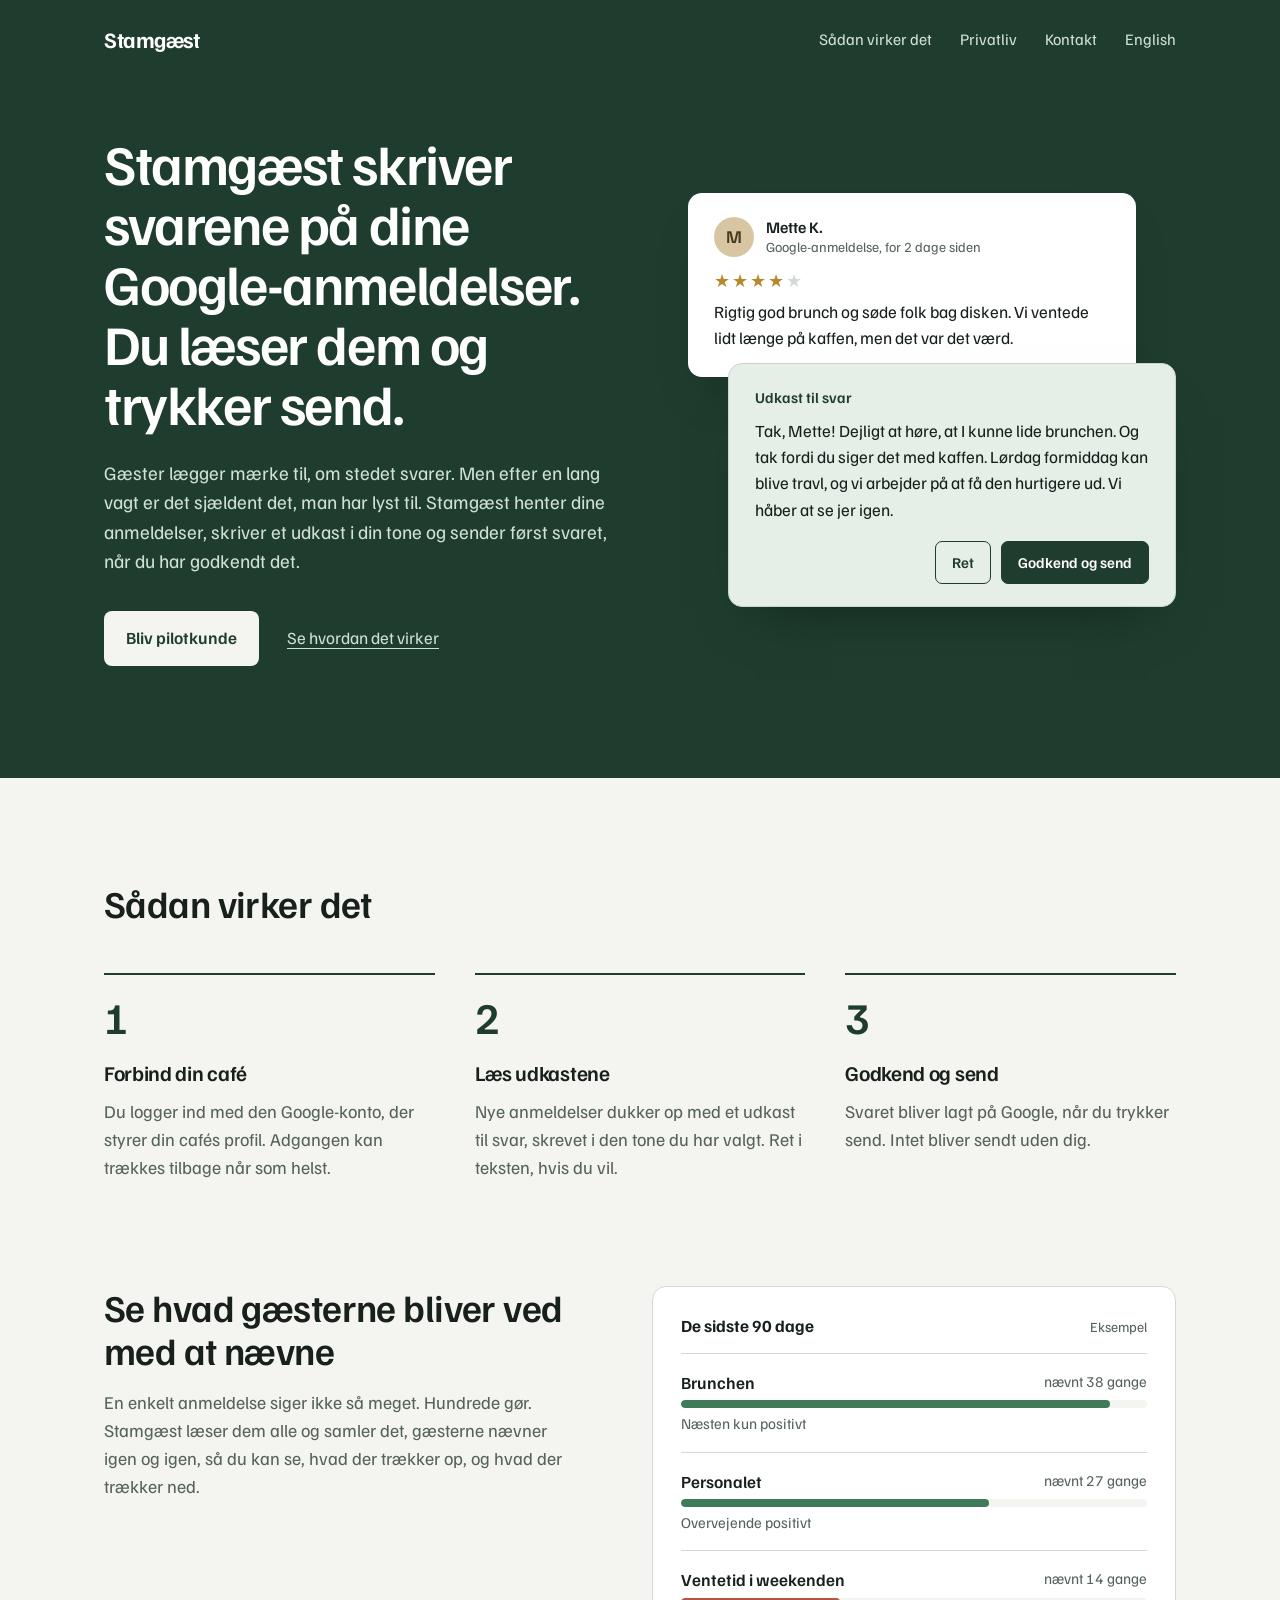
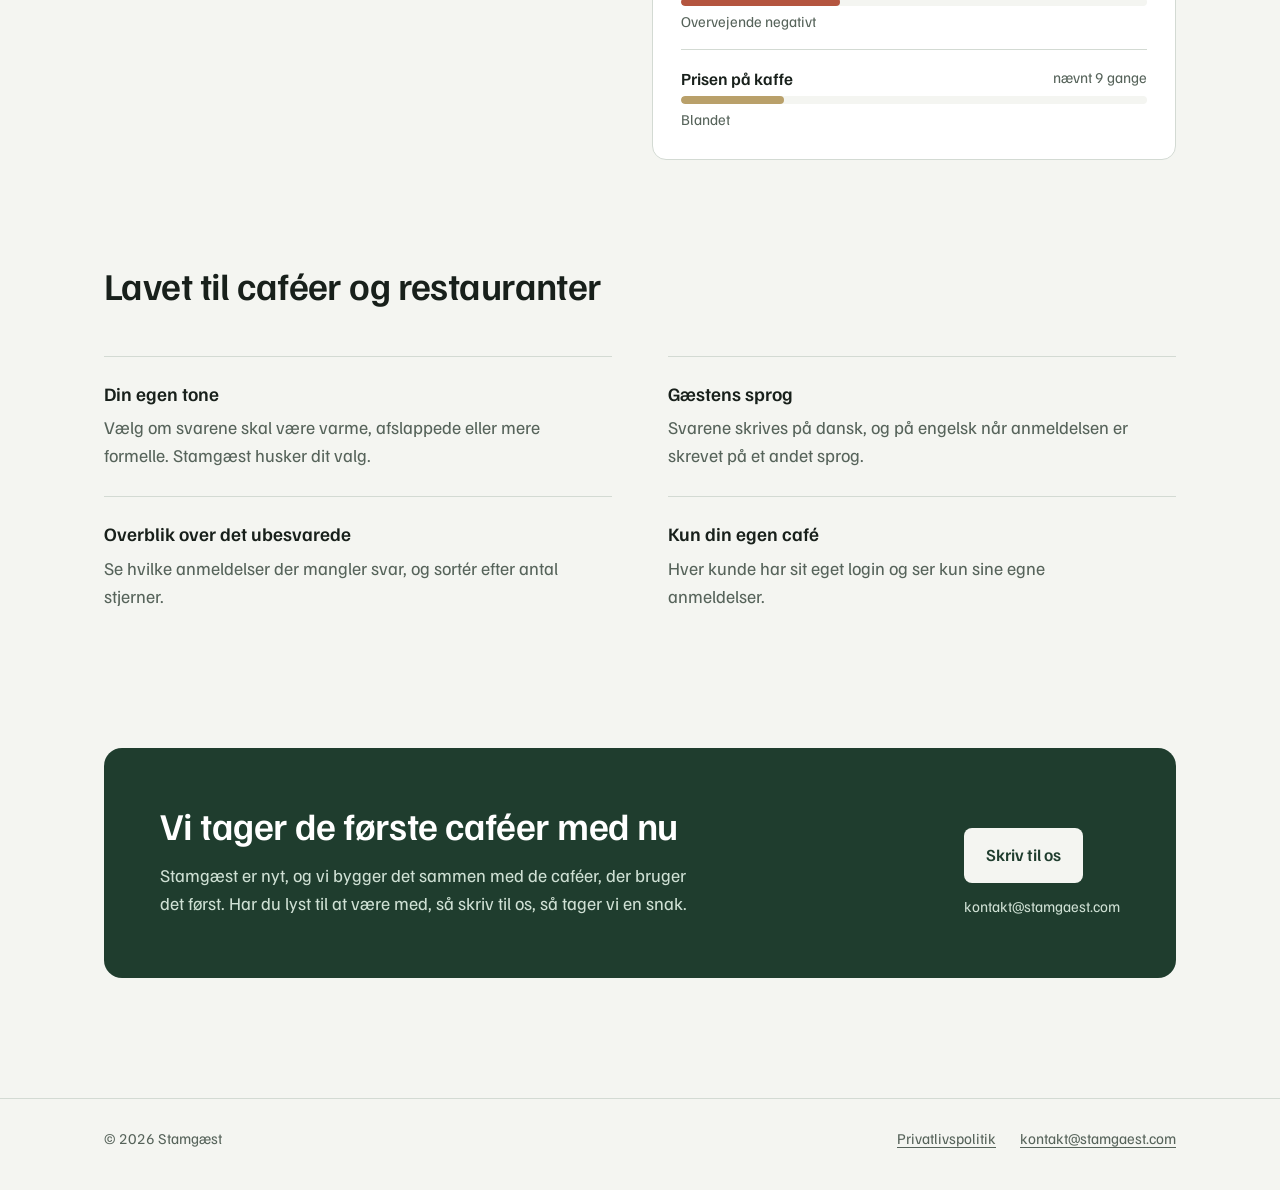
==== stamgaest-website/index.html @ 983f0400 "static website for google verification" ====
<!DOCTYPE html>
<html lang="da">
<head>
<meta charset="UTF-8">
<meta name="viewport" content="width=device-width, initial-scale=1">
<title>Stamgæst – svar på Google-anmeldelser for caféer og restauranter</title>
<meta name="description" content="Stamgæst skriver udkast til svar på din cafés Google-anmeldelser. Du retter dem til og godkender, før noget bliver sendt.">
<link rel="alternate" hreflang="da" href="https://stamgaest.com/">
<link rel="alternate" hreflang="en" href="https://stamgaest.com/en/">
<link rel="icon" href="favicon.svg" type="image/svg+xml">
<link rel="preload" href="fonts/familjen-grotesk-latin-600-normal.woff2" as="font" type="font/woff2" crossorigin>
<link rel="stylesheet" href="style.css">
</head>
<body>

<header class="top">
  <div class="wrap">
    <a class="brand" href="/">Stamgæst</a>
    <nav aria-label="Hovedmenu">
      <a class="skjul-mobil" href="#sadan-virker-det">Sådan virker det</a>
      <a href="privatliv">Privatliv</a>
      <a href="mailto:kontakt@stamgaest.com">Kontakt</a>
      <a href="en/" hreflang="en" lang="en">English</a>
    </nav>
  </div>
</header>

<main>

  <section class="hero">
    <div class="wrap">
      <div>
        <h1>Stamgæst skriver svarene på dine Google-anmeldelser. Du læser dem og trykker send.</h1>
        <p class="lead">
          Gæster lægger mærke til, om stedet svarer. Men efter en lang vagt er det sjældent det, man har lyst til.
          Stamgæst henter dine anmeldelser, skriver et udkast i din tone og sender først svaret, når du har godkendt det.
        </p>
        <div class="handling">
          <a class="knap" href="mailto:kontakt@stamgaest.com?subject=Pilotforl%C3%B8b%20hos%20Stamg%C3%A6st">Bliv pilotkunde</a>
          <a class="sekundaer" href="#sadan-virker-det">Se hvordan det virker</a>
        </div>
      </div>

      <div class="demo" aria-label="Eksempel på en anmeldelse og et udkast til svar">
        <article class="anmeldelse">
          <div class="anmelder">
            <div class="avatar" aria-hidden="true">M</div>
            <div>
              <div class="navn">Mette K.</div>
              <div class="meta">Google-anmeldelse, for 2 dage siden</div>
            </div>
          </div>
          <div class="stjerner" role="img" aria-label="4 ud af 5 stjerner">★★★★<span class="tom">★</span></div>
          <blockquote>
            Rigtig god brunch og søde folk bag disken. Vi ventede lidt længe på kaffen, men det var det værd.
          </blockquote>
        </article>

        <div class="udkast">
          <div class="udkast-titel">Udkast til svar</div>
          <p class="svar">
            Tak, Mette! Dejligt at høre, at I kunne lide brunchen. Og tak fordi du siger det med kaffen.
            Lørdag formiddag kan blive travl, og vi arbejder på at få den hurtigere ud. Vi håber at se jer igen.
          </p>
          <div class="udkast-knapper" aria-hidden="true">
            <span class="lille-knap">Ret</span>
            <span class="lille-knap fyldt">Godkend og send</span>
          </div>
        </div>
      </div>
    </div>
  </section>

  <section class="sektion" id="sadan-virker-det">
    <div class="wrap">
      <h2>Sådan virker det</h2>
      <ol class="trin">
        <li>
          <h3>Forbind din café</h3>
          <p>Du logger ind med den Google-konto, der styrer din cafés profil. Adgangen kan trækkes tilbage når som helst.</p>
        </li>
        <li>
          <h3>Læs udkastene</h3>
          <p>Nye anmeldelser dukker op med et udkast til svar, skrevet i den tone du har valgt. Ret i teksten, hvis du vil.</p>
        </li>
        <li>
          <h3>Godkend og send</h3>
          <p>Svaret bliver lagt på Google, når du trykker send. Intet bliver sendt uden dig.</p>
        </li>
      </ol>
    </div>
  </section>

  <section class="sektion">
    <div class="wrap overblik">
      <div>
        <h2>Se hvad gæsterne bliver ved med at nævne</h2>
        <p class="intro">
          En enkelt anmeldelse siger ikke så meget. Hundrede gør. Stamgæst læser dem alle og samler det,
          gæsterne nævner igen og igen, så du kan se, hvad der trækker op, og hvad der trækker ned.
        </p>
      </div>

      <div class="panel" aria-label="Eksempel på overblik over anmeldelser">
        <div class="panel-hoved">
          <strong>De sidste 90 dage</strong>
          <span>Eksempel</span>
        </div>
        <ul class="emner">
          <li>
            <span class="emne">Brunchen</span><span class="antal">nævnt 38 gange</span>
            <div class="bar"><span class="plus" style="width: 92%"></span></div>
            <span class="stemning">Næsten kun positivt</span>
          </li>
          <li>
            <span class="emne">Personalet</span><span class="antal">nævnt 27 gange</span>
            <div class="bar"><span class="plus" style="width: 66%"></span></div>
            <span class="stemning">Overvejende positivt</span>
          </li>
          <li>
            <span class="emne">Ventetid i weekenden</span><span class="antal">nævnt 14 gange</span>
            <div class="bar"><span class="minus" style="width: 34%"></span></div>
            <span class="stemning">Overvejende negativt</span>
          </li>
          <li>
            <span class="emne">Prisen på kaffe</span><span class="antal">nævnt 9 gange</span>
            <div class="bar"><span class="blandet" style="width: 22%"></span></div>
            <span class="stemning">Blandet</span>
          </li>
        </ul>
      </div>
    </div>
  </section>

  <section class="sektion">
    <div class="wrap">
      <h2>Lavet til caféer og restauranter</h2>
      <dl class="detaljer">
        <div>
          <dt>Din egen tone</dt>
          <dd>Vælg om svarene skal være varme, afslappede eller mere formelle. Stamgæst husker dit valg.</dd>
        </div>
        <div>
          <dt>Gæstens sprog</dt>
          <dd>Svarene skrives på dansk, og på engelsk når anmeldelsen er skrevet på et andet sprog.</dd>
        </div>
        <div>
          <dt>Overblik over det ubesvarede</dt>
          <dd>Se hvilke anmeldelser der mangler svar, og sortér efter antal stjerner.</dd>
        </div>
        <div>
          <dt>Kun din egen café</dt>
          <dd>Hver kunde har sit eget login og ser kun sine egne anmeldelser.</dd>
        </div>
      </dl>
    </div>
  </section>

  <section class="pilot">
    <div class="wrap">
      <div class="pilot-boks">
        <div>
          <h2>Vi tager de første caféer med nu</h2>
          <p>
            Stamgæst er nyt, og vi bygger det sammen med de caféer, der bruger det først.
            Har du lyst til at være med, så skriv til os, så tager vi en snak.
          </p>
        </div>
        <div>
          <a class="knap" href="mailto:kontakt@stamgaest.com?subject=Pilotforl%C3%B8b%20hos%20Stamg%C3%A6st">Skriv til os</a>
          <span class="mail">kontakt@stamgaest.com</span>
        </div>
      </div>
    </div>
  </section>

</main>

<footer>
  <div class="wrap">
    <span>© 2026 Stamgæst</span>
    <nav aria-label="Sidefod">
      <a href="privatliv">Privatlivspolitik</a>
      <a href="mailto:kontakt@stamgaest.com">kontakt@stamgaest.com</a>
    </nav>
  </div>
</footer>

</body>
</html>
---- stamgaest-website/style.css ----
/* Stamgæst — fælles stylesheet */

@font-face { font-family: "Familjen Grotesk"; font-weight: 400; font-display: swap; src: url("fonts/familjen-grotesk-latin-400-normal.woff2") format("woff2"); }
@font-face { font-family: "Familjen Grotesk"; font-weight: 500; font-display: swap; src: url("fonts/familjen-grotesk-latin-500-normal.woff2") format("woff2"); }
@font-face { font-family: "Familjen Grotesk"; font-weight: 600; font-display: swap; src: url("fonts/familjen-grotesk-latin-600-normal.woff2") format("woff2"); }
@font-face { font-family: "Familjen Grotesk"; font-weight: 700; font-display: swap; src: url("fonts/familjen-grotesk-latin-700-normal.woff2") format("woff2"); }

:root {
  --groen: #1f3d2e;        /* markise-grøn */
  --groen-lys: #e6eee8;    /* udkast-baggrund */
  --porcelaen: #f4f5f1;    /* sidebaggrund */
  --hvid: #ffffff;
  --blaek: #18201b;        /* brødtekst */
  --graa: #56635a;         /* sekundær tekst */
  --linje: #d3dad3;
  --mynte: #cfe0d4;        /* tekst på grøn */
  --messing: #b8892b;      /* stjerner, fokus */

  --font: "Familjen Grotesk", "Helvetica Neue", Arial, sans-serif;
  --maks: 1120px;
}

*, *::before, *::after { box-sizing: border-box; }

html { -webkit-text-size-adjust: 100%; }

body {
  margin: 0;
  font-family: var(--font);
  font-size: 1.125rem;
  line-height: 1.55;
  color: var(--blaek);
  background: var(--porcelaen);
}

img, svg { display: block; max-width: 100%; }

a { color: inherit; }

:focus-visible {
  outline: 3px solid var(--messing);
  outline-offset: 3px;
  border-radius: 4px;
}

h1, h2, h3 { margin: 0; font-weight: 600; letter-spacing: -0.015em; }
p { margin: 0; }

.wrap {
  width: 100%;
  max-width: var(--maks);
  margin: 0 auto;
  padding: 0 24px;
}

/* ---------- Topbjælke ---------- */

.top {
  background: var(--groen);
  color: var(--hvid);
}

.top .wrap {
  display: flex;
  align-items: center;
  justify-content: space-between;
  gap: 24px;
  padding-top: 22px;
  padding-bottom: 22px;
}

.brand {
  font-size: 1.375rem;
  font-weight: 700;
  letter-spacing: -0.02em;
  text-decoration: none;
}

.top nav { display: flex; gap: 28px; font-size: 1rem; }
.top nav a { text-decoration: none; color: var(--mynte); }
.top nav a:hover { color: var(--hvid); text-decoration: underline; text-underline-offset: 4px; }

/* ---------- Hero ---------- */

.hero {
  background: var(--groen);
  color: var(--hvid);
  padding: 56px 0 112px;
}

.hero .wrap {
  display: grid;
  grid-template-columns: minmax(0, 1.05fr) minmax(0, 1fr);
  gap: 72px;
  align-items: center;
}

.hero h1 {
  font-size: clamp(2.25rem, 4.4vw, 3.5rem);
  line-height: 1.07;
  letter-spacing: -0.025em;
  max-width: 14em;
}

.hero .lead {
  margin-top: 24px;
  max-width: 32em;
  color: var(--mynte);
  font-size: 1.1875rem;
}

.handling {
  display: flex;
  flex-wrap: wrap;
  align-items: center;
  gap: 16px 28px;
  margin-top: 36px;
}

.knap {
  display: inline-block;
  padding: 14px 22px;
  border-radius: 8px;
  font-weight: 600;
  font-size: 1.0625rem;
  text-decoration: none;
  background: var(--porcelaen);
  color: var(--groen);
}
.knap:hover { background: var(--hvid); }

.hero .sekundaer { color: var(--mynte); font-size: 1.0625rem; text-underline-offset: 4px; }
.hero .sekundaer:hover { color: var(--hvid); }

/* Anmeldelse + udkast */

.demo { position: relative; }

.anmeldelse,
.udkast {
  background: var(--hvid);
  color: var(--blaek);
  border-radius: 14px;
  box-shadow: 0 28px 50px -28px rgba(6, 26, 16, 0.6);
}

.anmeldelse { padding: 24px 26px 26px; margin-right: 40px; }

.anmelder { display: flex; align-items: center; gap: 12px; }

.avatar {
  width: 40px; height: 40px;
  border-radius: 50%;
  display: grid; place-items: center;
  background: #d8c6a3;
  color: #4a3a1c;
  font-weight: 600;
}

.navn { font-weight: 600; font-size: 1rem; line-height: 1.3; }
.meta { color: var(--graa); font-size: 0.875rem; line-height: 1.3; }

.stjerner { margin-top: 14px; color: var(--messing); letter-spacing: 2px; font-size: 1.125rem; line-height: 1; }
.stjerner .tom { color: var(--linje); }

.anmeldelse blockquote { margin: 10px 0 0; font-size: 1.0625rem; }

.udkast {
  position: relative;
  margin: -14px 0 0 40px;
  padding: 22px 26px 22px;
  background: var(--groen-lys);
  border: 1px solid #c7d6cb;
}

.udkast-titel { font-size: 0.9375rem; font-weight: 600; color: var(--groen); }

.udkast p.svar { margin-top: 8px; font-size: 1.0625rem; }

.udkast-knapper { display: flex; justify-content: flex-end; gap: 10px; margin-top: 18px; }

.lille-knap {
  font: inherit;
  font-size: 0.9375rem;
  font-weight: 600;
  padding: 9px 16px;
  border-radius: 7px;
  border: 1px solid var(--groen);
  background: transparent;
  color: var(--groen);
}
.lille-knap.fyldt { background: var(--groen); color: var(--hvid); }

/* ---------- Sektioner ---------- */

.sektion { padding: 104px 0 0; }

.sektion h2 {
  font-size: clamp(1.75rem, 3vw, 2.375rem);
  line-height: 1.15;
  max-width: 20em;
}

.sektion .intro { margin-top: 16px; max-width: 36em; color: var(--graa); }

/* Trin */

.trin {
  list-style: none;
  margin: 48px 0 0;
  padding: 0;
  display: grid;
  grid-template-columns: repeat(3, minmax(0, 1fr));
  gap: 40px;
  counter-reset: trin;
}

.trin li {
  counter-increment: trin;
  border-top: 2px solid var(--groen);
  padding-top: 20px;
}

.trin li::before {
  content: counter(trin);
  display: block;
  font-size: 2.75rem;
  font-weight: 600;
  line-height: 1;
  color: var(--groen);
  margin-bottom: 18px;
}

.trin h3 { font-size: 1.3125rem; }
.trin p { margin-top: 8px; color: var(--graa); max-width: 22em; }

/* Overblik */

.overblik {
  display: grid;
  grid-template-columns: minmax(0, 1fr) minmax(0, 1.1fr);
  gap: 72px;
  align-items: start;
}

.overblik .intro { margin-top: 16px; }

.panel {
  background: var(--hvid);
  border: 1px solid var(--linje);
  border-radius: 14px;
  padding: 26px 28px 28px;
}

.panel-hoved {
  display: flex;
  justify-content: space-between;
  align-items: baseline;
  gap: 16px;
  padding-bottom: 14px;
  border-bottom: 1px solid var(--linje);
}

.panel-hoved strong { font-size: 1.0625rem; }
.panel-hoved span { color: var(--graa); font-size: 0.875rem; }

.emner { list-style: none; margin: 0; padding: 0; }

.emner li {
  display: grid;
  grid-template-columns: minmax(0, 1fr) auto;
  gap: 4px 16px;
  padding: 16px 0;
  border-bottom: 1px solid var(--linje);
}
.emner li:last-child { border-bottom: 0; padding-bottom: 0; }

.emne { font-weight: 600; font-size: 1.0625rem; }
.antal { color: var(--graa); font-size: 0.9375rem; text-align: right; }

.bar {
  grid-column: 1 / -1;
  height: 8px;
  border-radius: 4px;
  background: var(--porcelaen);
  overflow: hidden;
}
.bar span { display: block; height: 100%; border-radius: 4px; }
.bar .plus { background: #3f7a59; }
.bar .minus { background: #b4553f; }
.bar .blandet { background: #b9a06a; }

.stemning { grid-column: 1 / -1; color: var(--graa); font-size: 0.9375rem; }

/* Detaljer */

.detaljer {
  margin: 48px 0 0;
  display: grid;
  grid-template-columns: repeat(2, minmax(0, 1fr));
  gap: 0 56px;
}

.detaljer div { border-top: 1px solid var(--linje); padding: 22px 0 26px; }
.detaljer dt { font-weight: 600; font-size: 1.1875rem; }
.detaljer dd { margin: 6px 0 0; color: var(--graa); max-width: 26em; }

/* Pilot */

.pilot { padding: 112px 0 120px; }

.pilot-boks {
  background: var(--groen);
  color: var(--hvid);
  border-radius: 18px;
  padding: 56px 56px 60px;
  display: grid;
  grid-template-columns: minmax(0, 1.4fr) auto;
  gap: 32px 56px;
  align-items: end;
}

.pilot-boks h2 { font-size: clamp(1.75rem, 3vw, 2.375rem); line-height: 1.15; }
.pilot-boks p { margin-top: 14px; color: var(--mynte); max-width: 30em; }
.pilot-boks .mail { display: block; margin-top: 12px; color: var(--mynte); font-size: 0.9375rem; text-align: center; }

/* ---------- Footer ---------- */

footer {
  border-top: 1px solid var(--linje);
  color: var(--graa);
  font-size: 0.9375rem;
}

footer .wrap {
  display: flex;
  flex-wrap: wrap;
  justify-content: space-between;
  gap: 12px 32px;
  padding-top: 28px;
  padding-bottom: 40px;
}

footer nav { display: flex; flex-wrap: wrap; gap: 8px 24px; }
footer a { text-underline-offset: 3px; }

/* ---------- Privatlivspolitik ---------- */

.dokument { padding: 72px 0 104px; }

.dokument .wrap { max-width: calc(40em + 48px); }

.dokument h1 { font-size: clamp(2rem, 4vw, 2.75rem); line-height: 1.1; letter-spacing: -0.025em; }

.opdateret { margin-top: 10px; color: var(--graa); font-size: 0.9375rem; }

.dokument h2 { margin-top: 48px; font-size: 1.375rem; line-height: 1.25; }

.dokument p, .dokument ul { margin-top: 14px; }
.dokument ul { padding-left: 1.25em; }
.dokument li + li { margin-top: 8px; }
.dokument a { color: var(--groen); text-underline-offset: 3px; }
.dokument code { font-size: 0.9em; background: var(--groen-lys); padding: 1px 6px; border-radius: 4px; }

.udfyld { background: #f6e6b8; padding: 0 4px; border-radius: 3px; }

/* ---------- Mobil ---------- */

@media (max-width: 900px) {
  .hero { padding: 32px 0 80px; }
  .hero .wrap { grid-template-columns: 1fr; gap: 56px; }
  .overblik { grid-template-columns: 1fr; gap: 40px; }
  .trin { grid-template-columns: 1fr; gap: 32px; }
  .pilot-boks { grid-template-columns: 1fr; padding: 40px 28px 44px; align-items: start; }
  .pilot-boks .mail { text-align: left; }
}

@media (max-width: 640px) {
  body { font-size: 1.0625rem; }
  .top nav a.skjul-mobil { display: none; }
  .top nav { gap: 20px; }
  .anmeldelse { margin-right: 16px; }
  .udkast { margin-left: 16px; }
  .detaljer { grid-template-columns: 1fr; }
  .sektion { padding-top: 80px; }
  .pilot { padding: 80px 0 88px; }
}
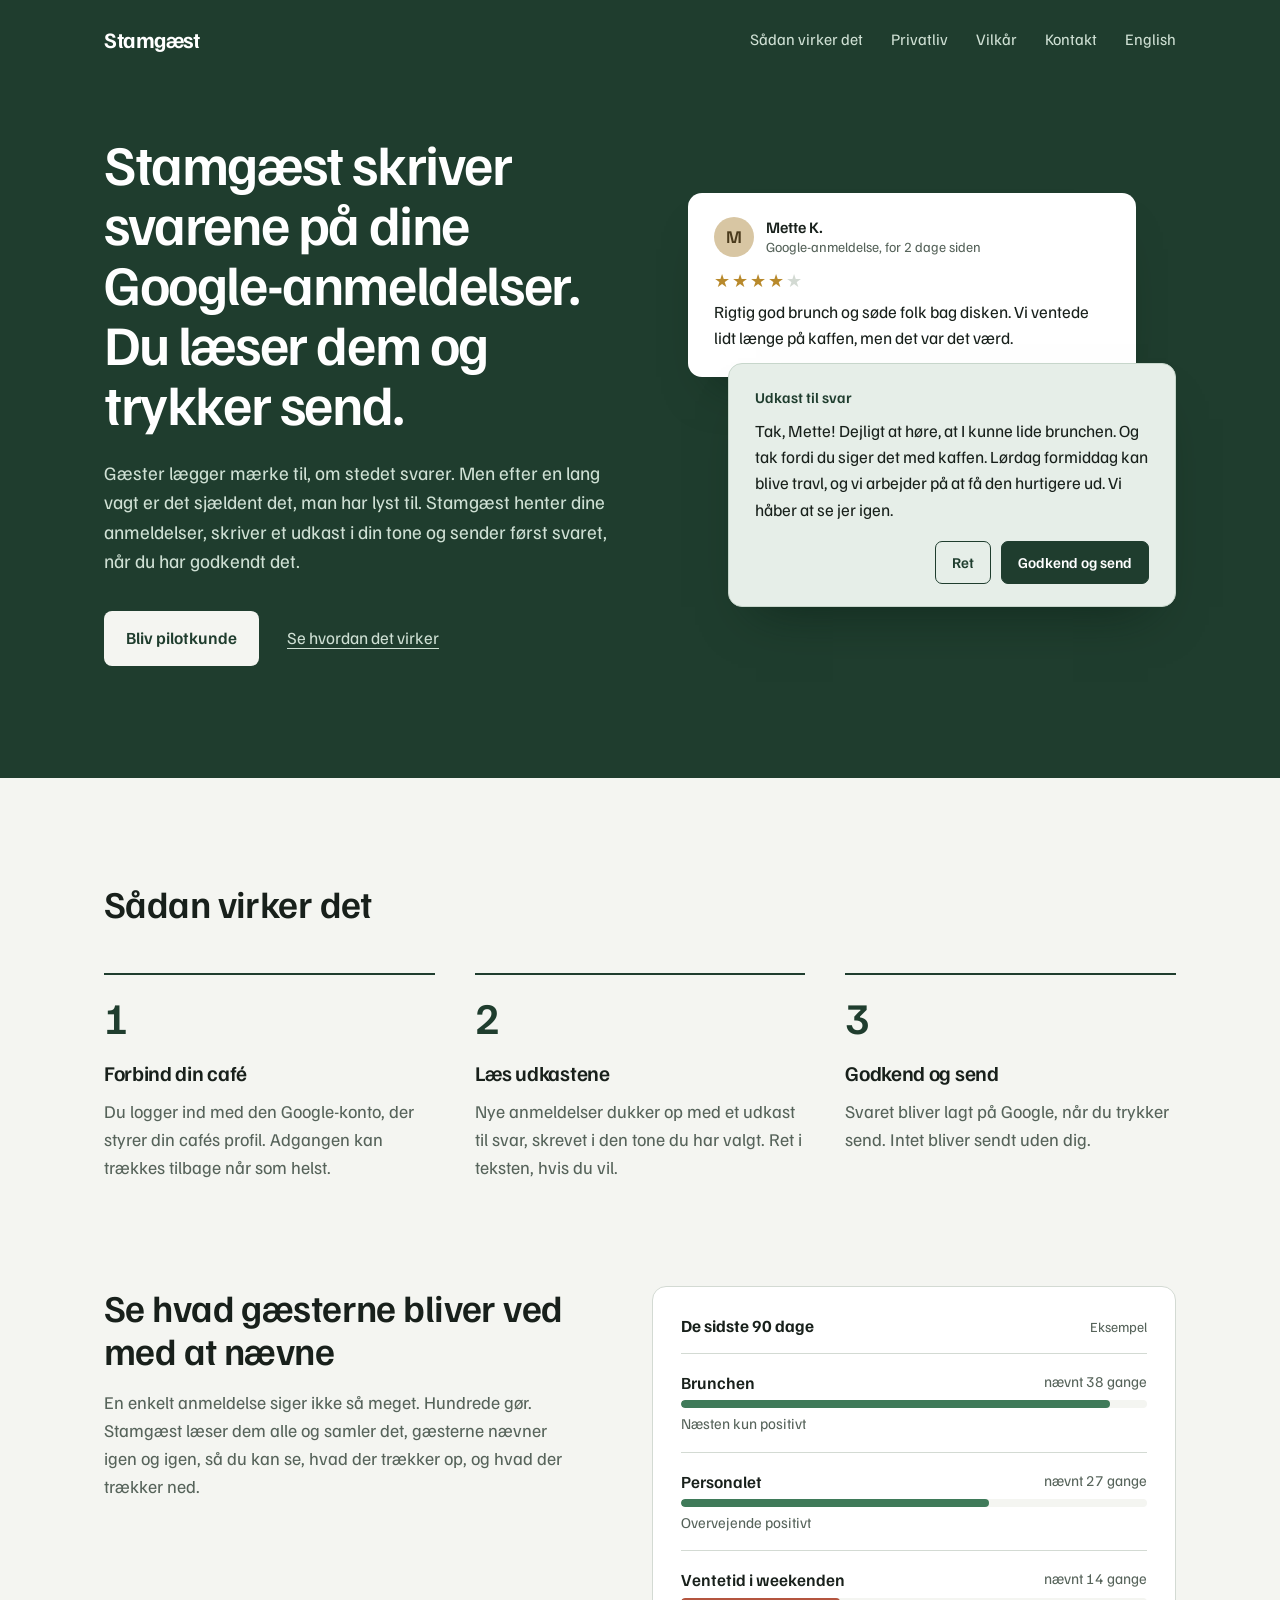
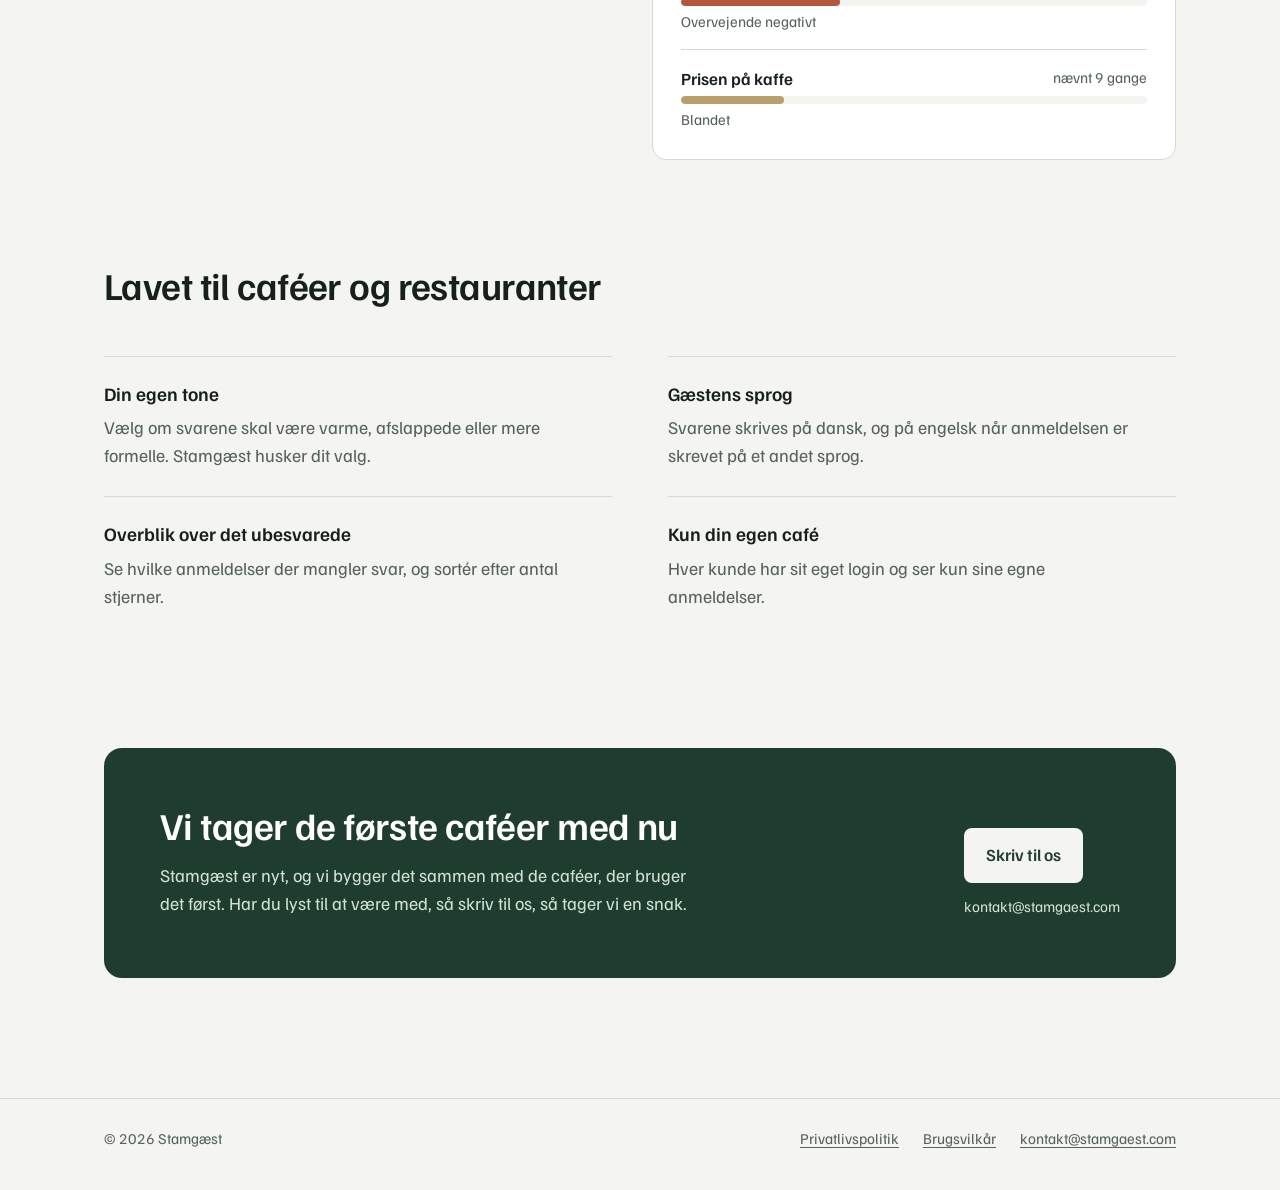
==== commit d430a683: "Brugsvilkår på hjemmesiden (dansk og engelsk) - Nye sider vilkaar.html og en/terms.html i samme stil" ====
--- a/stamgaest-website/index.html
+++ b/stamgaest-website/index.html
@@ -19,6 +19,7 @@
     <nav aria-label="Hovedmenu">
       <a class="skjul-mobil" href="#sadan-virker-det">Sådan virker det</a>
       <a href="privatliv">Privatliv</a>
+      <a class="skjul-mobil" href="vilkaar">Vilkår</a>
       <a href="mailto:kontakt@stamgaest.com">Kontakt</a>
       <a href="en/" hreflang="en" lang="en">English</a>
     </nav>
@@ -181,6 +182,7 @@
     <span>© 2026 Stamgæst</span>
     <nav aria-label="Sidefod">
       <a href="privatliv">Privatlivspolitik</a>
+      <a href="vilkaar">Brugsvilkår</a>
       <a href="mailto:kontakt@stamgaest.com">kontakt@stamgaest.com</a>
     </nav>
   </div>
